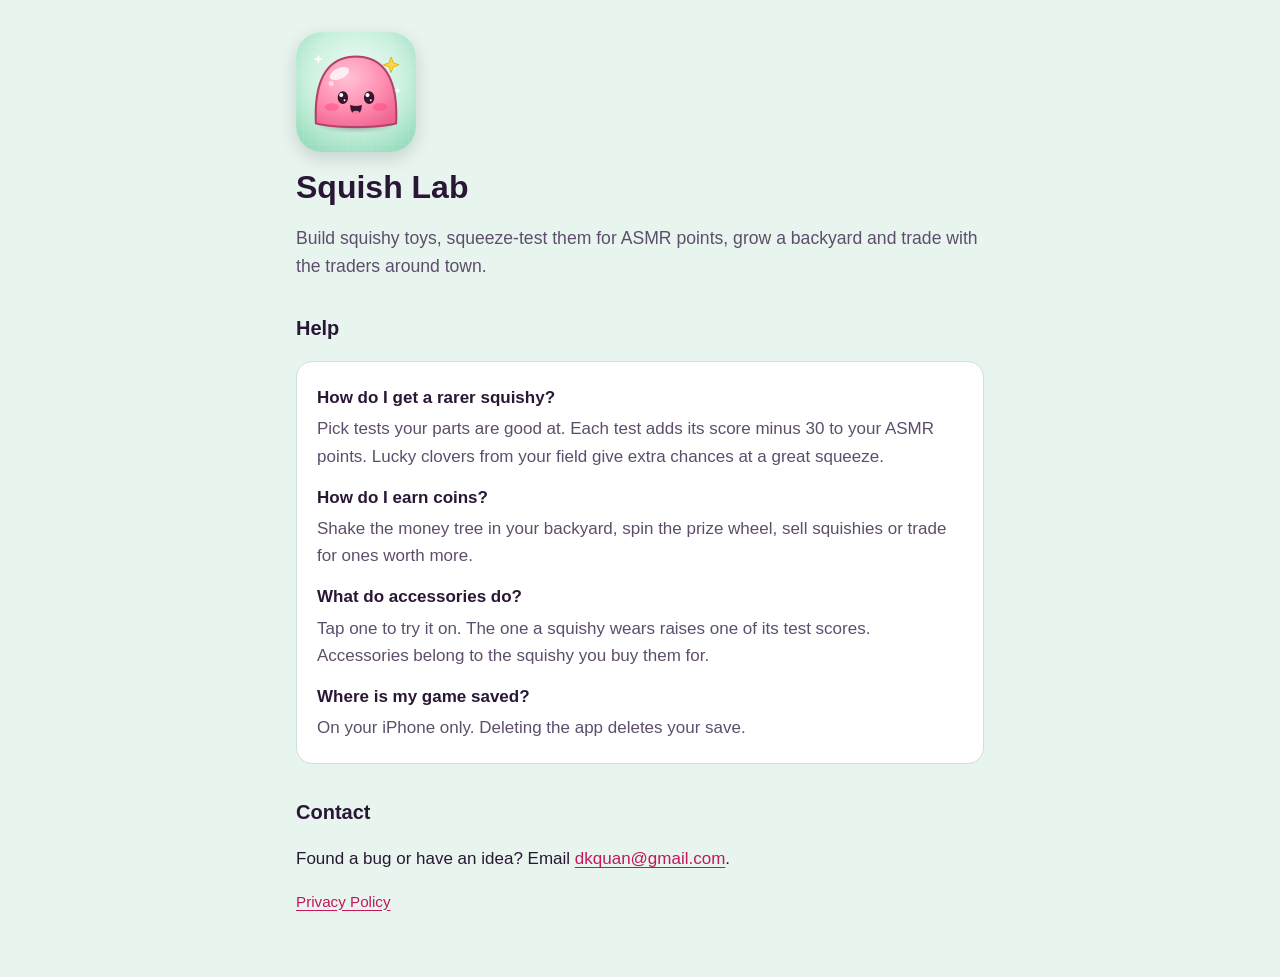
==== index.html @ 989e012a "Squish Lab support and privacy pages Co-Authored-By: Claude Opus 5.5 <noreply@anthropic.com>" ====
<!doctype html>
<html lang="en">
<head>
<meta charset="utf-8">
<meta name="viewport" content="width=device-width,initial-scale=1">
<title>Squish Lab Support</title>
<meta name="description" content="Help and support for Squish Lab, the squishy-making game for iPhone.">
<link rel="stylesheet" href="style.css">
</head>
<body>
<main>
  <img class="icon" src="icon.png" alt="" width="120" height="120">
  <h1>Squish Lab</h1>
  <p class="lead">Build squishy toys, squeeze-test them for ASMR points, grow a backyard and trade with the traders around town.</p>

  <h2>Help</h2>
  <dl>
    <dt>How do I get a rarer squishy?</dt>
    <dd>Pick tests your parts are good at. Each test adds its score minus 30 to your ASMR points. Lucky clovers from your field give extra chances at a great squeeze.</dd>
    <dt>How do I earn coins?</dt>
    <dd>Shake the money tree in your backyard, spin the prize wheel, sell squishies or trade for ones worth more.</dd>
    <dt>What do accessories do?</dt>
    <dd>Tap one to try it on. The one a squishy wears raises one of its test scores. Accessories belong to the squishy you buy them for.</dd>
    <dt>Where is my game saved?</dt>
    <dd>On your iPhone only. Deleting the app deletes your save.</dd>
  </dl>

  <h2>Contact</h2>
  <p>Found a bug or have an idea? Email <a href="mailto:dkquan@gmail.com">dkquan@gmail.com</a>.</p>

  <p class="foot"><a href="privacy.html">Privacy Policy</a></p>
</main>
</body>
</html>
---- style.css ----
:root{--bg:#E8F5EF;--surface:#fff;--ink:#2A1736;--muted:#5E4E6C;--accent:#C2185B;--line:#CBE2D8}
@media (prefers-color-scheme:dark){:root{--bg:#1A1222;--surface:#241A2E;--ink:#F5EEFC;--muted:#C3B4D2;--accent:#FF8FB1;--line:#3A2C4B}}
*{box-sizing:border-box}
body{margin:0;background:var(--bg);color:var(--ink);font:17px/1.6 -apple-system,BlinkMacSystemFont,"Segoe UI",Roboto,sans-serif}
main{max-width:720px;margin:0 auto;padding:32px 16px 48px}
main>*{max-width:100%}
.icon{display:block;border-radius:26px;box-shadow:0 6px 18px rgba(0,0,0,.15)}
h1{font-size:2rem;line-height:1.2;margin:16px 0 8px}
h2{font-size:1.25rem;margin:32px 0 8px}
.lead{font-size:1.1rem;color:var(--muted)}
.date,.back,.foot{color:var(--muted);font-size:.95rem}
a{color:var(--accent);text-underline-offset:3px}
a:focus-visible{outline:3px solid var(--accent);outline-offset:2px;border-radius:4px}
dl{background:var(--surface);border:1px solid var(--line);border-radius:16px;padding:8px 20px}
dt{font-weight:700;margin-top:14px}
dd{margin:4px 0 14px;color:var(--muted)}
ul{padding-left:22px}
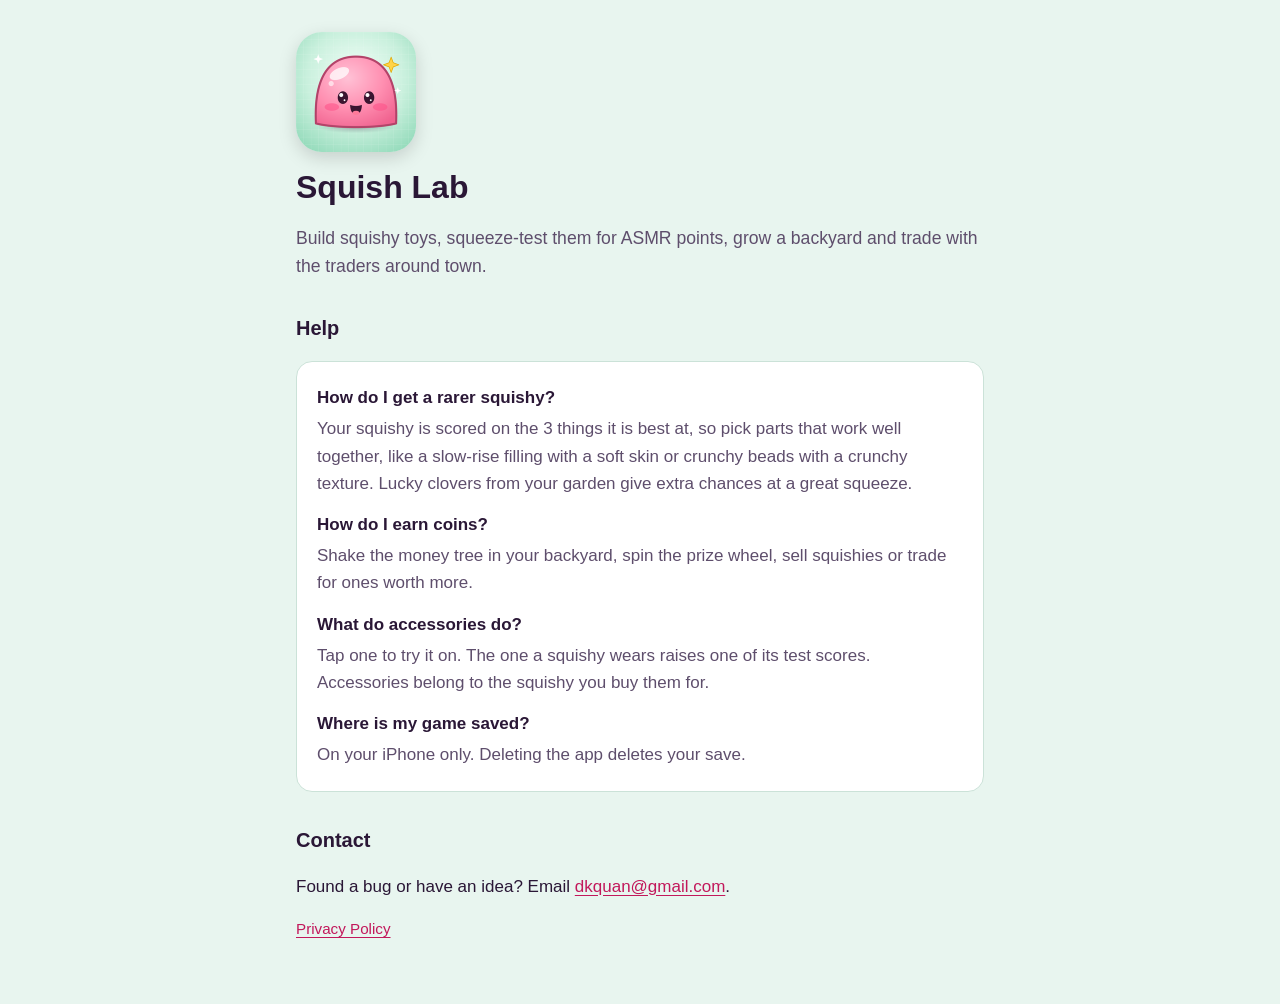
==== commit dc50fd35: "Help text: automatic attributes Co-Authored-By: Claude Opus 5.5 <noreply@anthropic.com>" ====
--- a/index.html
+++ b/index.html
@@ -16,7 +16,7 @@
   <h2>Help</h2>
   <dl>
     <dt>How do I get a rarer squishy?</dt>
-    <dd>Pick tests your parts are good at. Each test adds its score minus 30 to your ASMR points. Lucky clovers from your field give extra chances at a great squeeze.</dd>
+    <dd>Your squishy is scored on the 3 things it is best at, so pick parts that work well together, like a slow-rise filling with a soft skin or crunchy beads with a crunchy texture. Lucky clovers from your garden give extra chances at a great squeeze.</dd>
     <dt>How do I earn coins?</dt>
     <dd>Shake the money tree in your backyard, spin the prize wheel, sell squishies or trade for ones worth more.</dd>
     <dt>What do accessories do?</dt>
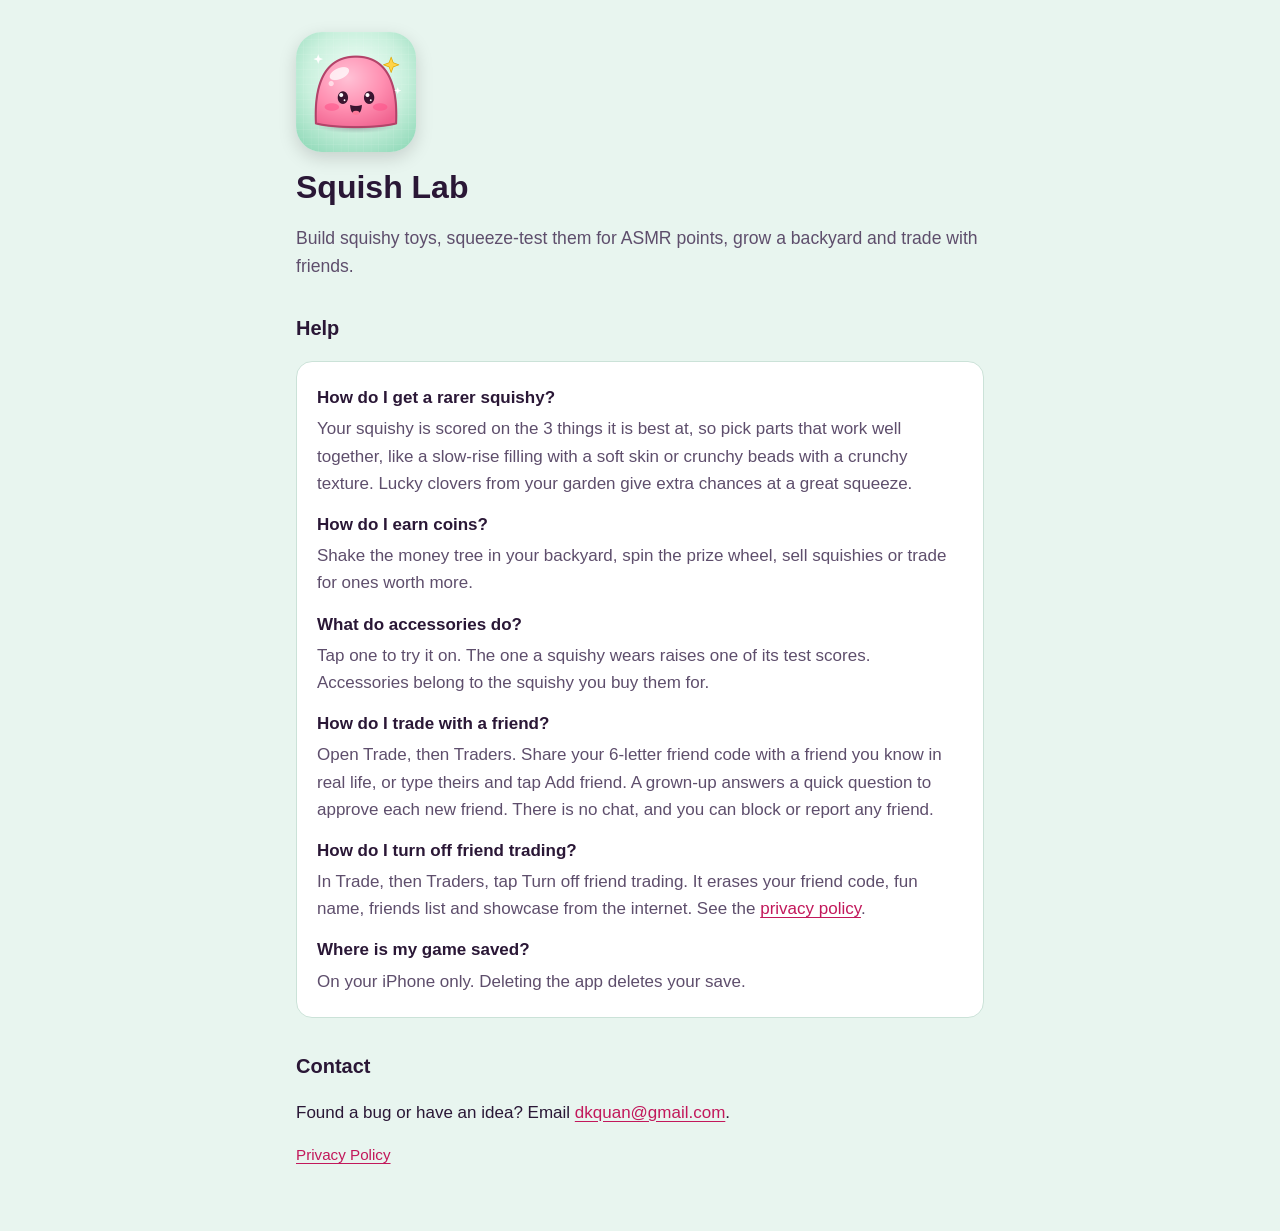
==== commit 4aff0e02: "Privacy policy and help for friend-code trading Co-Authored-By: Claude Opus 5.5 <noreply@anthropic.c" ====
--- a/index.html
+++ b/index.html
@@ -11,7 +11,7 @@
 <main>
   <img class="icon" src="icon.png" alt="" width="120" height="120">
   <h1>Squish Lab</h1>
-  <p class="lead">Build squishy toys, squeeze-test them for ASMR points, grow a backyard and trade with the traders around town.</p>
+  <p class="lead">Build squishy toys, squeeze-test them for ASMR points, grow a backyard and trade with friends.</p>
 
   <h2>Help</h2>
   <dl>
@@ -21,6 +21,10 @@
     <dd>Shake the money tree in your backyard, spin the prize wheel, sell squishies or trade for ones worth more.</dd>
     <dt>What do accessories do?</dt>
     <dd>Tap one to try it on. The one a squishy wears raises one of its test scores. Accessories belong to the squishy you buy them for.</dd>
+    <dt>How do I trade with a friend?</dt>
+    <dd>Open Trade, then Traders. Share your 6-letter friend code with a friend you know in real life, or type theirs and tap Add friend. A grown-up answers a quick question to approve each new friend. There is no chat, and you can block or report any friend.</dd>
+    <dt>How do I turn off friend trading?</dt>
+    <dd>In Trade, then Traders, tap Turn off friend trading. It erases your friend code, fun name, friends list and showcase from the internet. See the <a href="privacy.html">privacy policy</a>.</dd>
     <dt>Where is my game saved?</dt>
     <dd>On your iPhone only. Deleting the app deletes your save.</dd>
   </dl>
